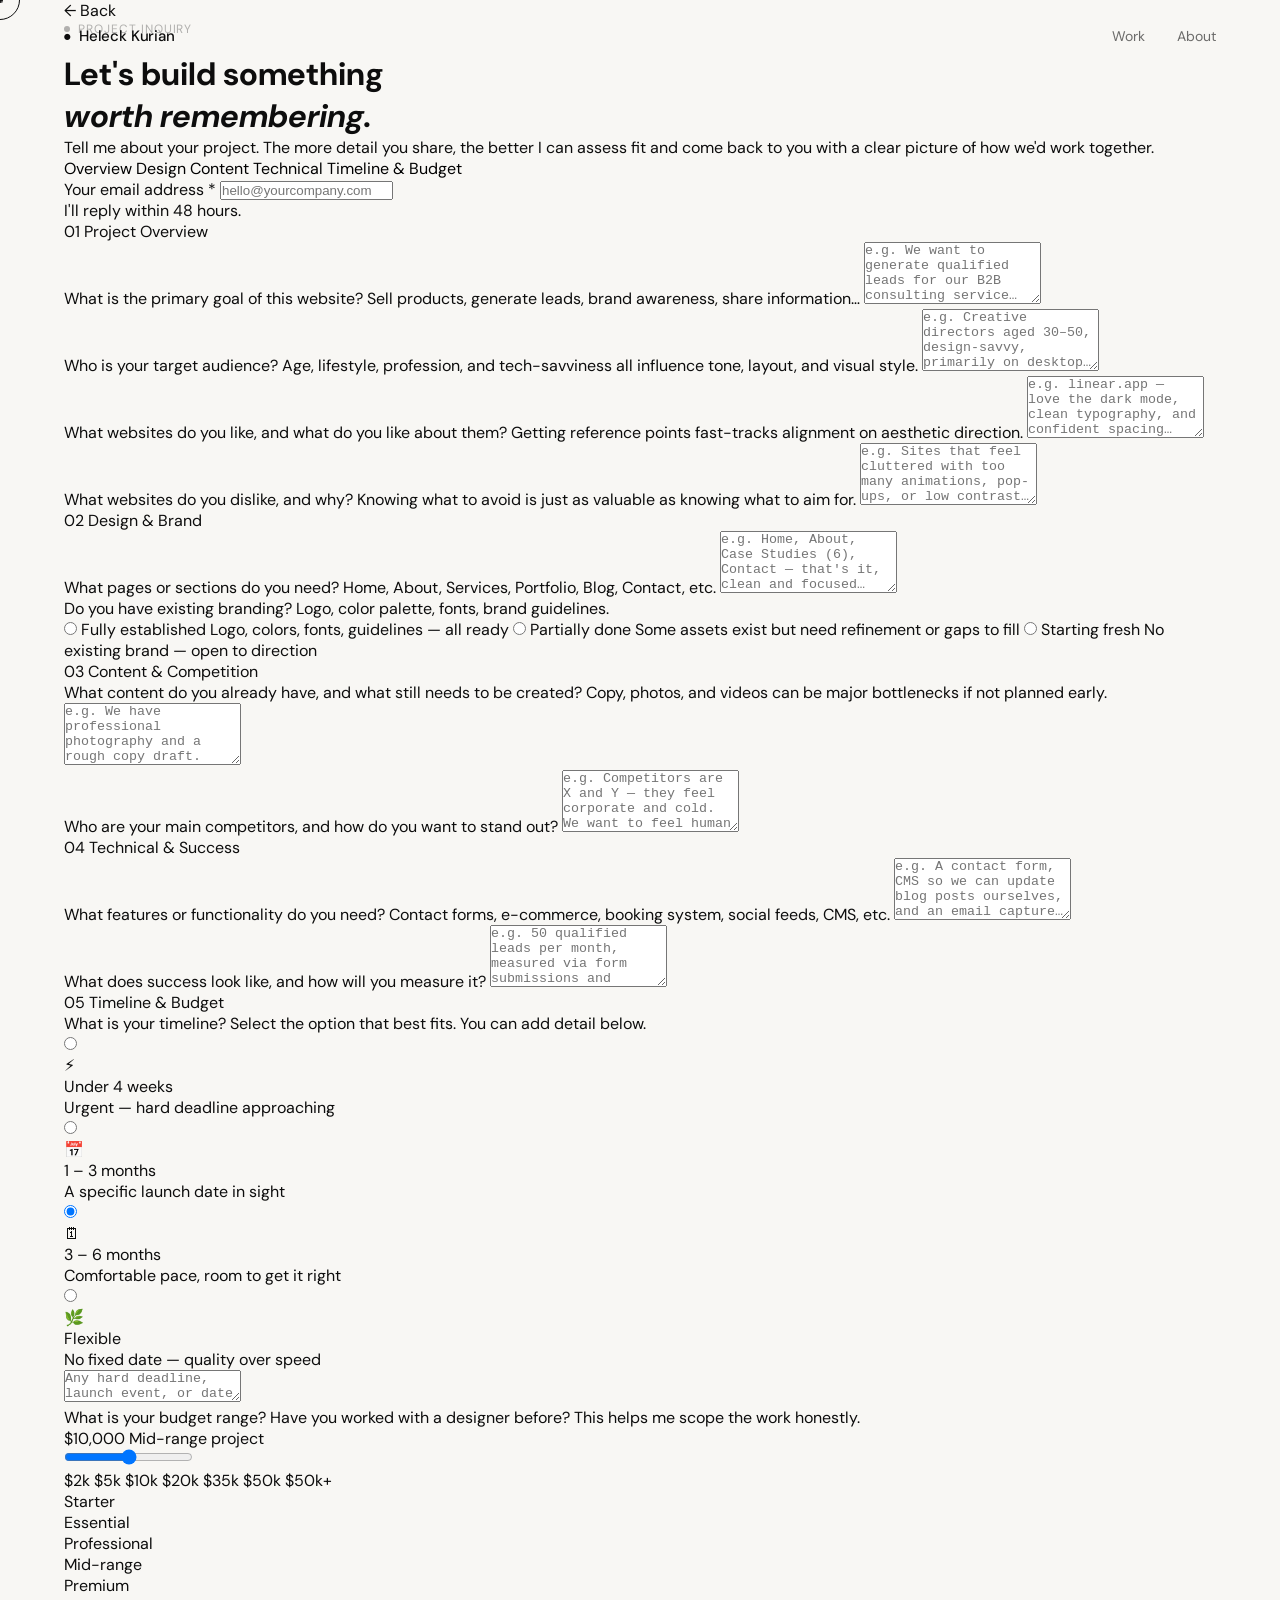
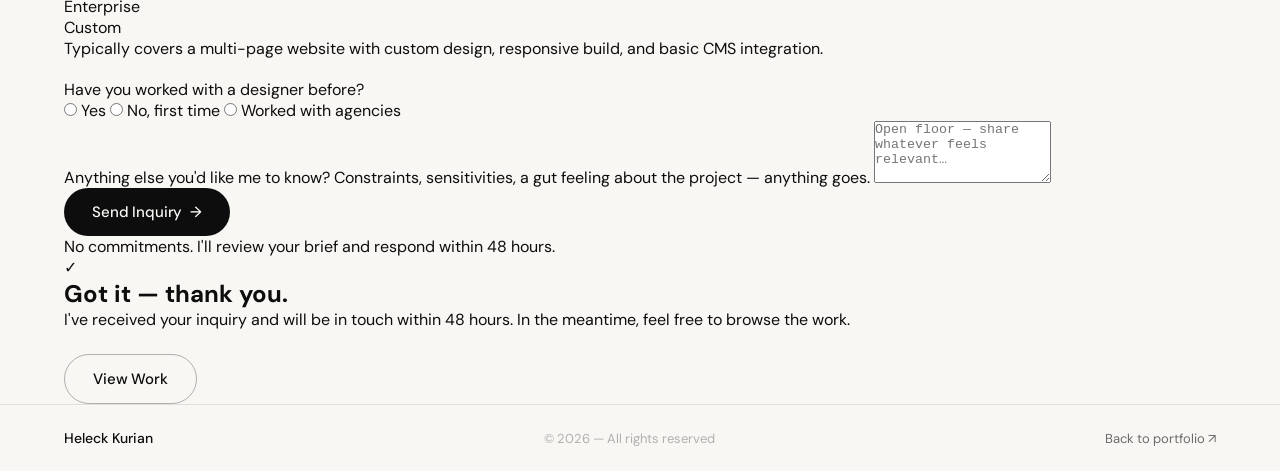
==== inquiry.html @ cf808a8e "Create inquiry.html" ====
<!DOCTYPE html>
<html lang="en">
<head>
  <meta charset="UTF-8" />
  <meta name="viewport" content="width=device-width, initial-scale=1.0" />
  <meta name="description" content="Start a project — tell me about your vision." />
  <title>Start a Project — Heleck Kurian</title>
  <link rel="preconnect" href="https://fonts.googleapis.com" />
  <link rel="preconnect" href="https://fonts.gstatic.com" crossorigin />
  <link href="https://fonts.googleapis.com/css2?family=DM+Sans:ital,opsz,wght@0,9..40,300;0,9..40,400;0,9..40,500;1,9..40,300&family=DM+Serif+Display:ital@0;1&display=swap" rel="stylesheet" />
  <link rel="stylesheet" href="css/style.css" />
  <link rel="stylesheet" href="css/inquiry.css" />
</head>
<body class="inquiry-page">

  <!-- Custom Cursor -->
  <div class="cursor" id="cursor"></div>
  <div class="cursor-dot" id="cursorDot"></div>

  <!-- Nav -->
  <nav class="nav scrolled" id="nav">
    <a href="index.html" class="nav-logo" aria-label="Home">
      <span class="logo-mark">●</span>
      <span class="logo-name">Heleck Kurian</span>
    </a>
    <div class="nav-links">
      <a href="index.html#work" class="nav-link">Work</a>
      <a href="index.html#about" class="nav-link">About</a>
    </div>
    <button class="nav-menu-btn" id="menuBtn" aria-label="Menu" aria-expanded="false">
      <span></span><span></span>
    </button>
  </nav>

  <!-- Mobile Menu -->
  <div class="mobile-menu" id="mobileMenu" aria-hidden="true">
    <a href="index.html" class="mobile-link">Home</a>
    <a href="index.html#work" class="mobile-link">Work</a>
    <a href="index.html#about" class="mobile-link">About</a>
  </div>

  <!-- Page Header -->
  <header class="inq-header">
    <div class="container">
      <a href="index.html" class="inq-back reveal-up">← Back</a>
      <p class="section-eyebrow reveal-up delay-1"><span class="dot"></span> Project Inquiry</p>
      <h1 class="inq-title reveal-up delay-2">
        Let's build something<br><em>worth remembering.</em>
      </h1>
      <p class="inq-sub reveal-up delay-3">
        Tell me about your project. The more detail you share, the better I can assess fit and come back to you with a clear picture of how we'd work together.
      </p>
    </div>
  </header>

  <!-- Form -->
  <main class="inq-main">
    <div class="container inq-layout">

      <!-- Sticky progress sidebar -->
      <aside class="inq-progress" aria-label="Form progress">
        <div class="progress-track">
          <div class="progress-fill" id="progressFill"></div>
        </div>
        <nav class="progress-steps" aria-label="Sections">
          <button class="ps-item active" data-section="0">Overview</button>
          <button class="ps-item" data-section="1">Design</button>
          <button class="ps-item" data-section="2">Content</button>
          <button class="ps-item" data-section="3">Technical</button>
          <button class="ps-item" data-section="4">Timeline &amp; Budget</button>
        </nav>
      </aside>

      <!-- Form body -->
      <form class="inq-form" id="inquiryForm" novalidate>

        <!-- Email -->
        <div class="inq-email-wrap reveal-up">
          <label class="inq-label" for="email">
            Your email address <span class="req" aria-label="required">*</span>
          </label>
          <input
            class="inq-input inq-input-email"
            type="email"
            id="email"
            name="email"
            placeholder="hello@yourcompany.com"
            required
            autocomplete="email"
          />
          <p class="inq-helper">I'll reply within 48 hours.</p>
        </div>

        <!-- ── Section 0: Overview ── -->
        <section class="inq-section" data-section="0">
          <div class="inq-section-label">
            <span class="section-num">01</span>
            <span class="section-name">Project Overview</span>
          </div>

          <div class="inq-field reveal-up">
            <label class="inq-label" for="q1">
              What is the primary goal of this website?
              <span class="inq-hint">Sell products, generate leads, brand awareness, share information…</span>
            </label>
            <textarea class="inq-textarea" id="q1" name="goal" rows="4" placeholder="e.g. We want to generate qualified leads for our B2B consulting service…"></textarea>
          </div>

          <div class="inq-field reveal-up delay-1">
            <label class="inq-label" for="q2">
              Who is your target audience?
              <span class="inq-hint">Age, lifestyle, profession, and tech-savviness all influence tone, layout, and visual style.</span>
            </label>
            <textarea class="inq-textarea" id="q2" name="audience" rows="4" placeholder="e.g. Creative directors aged 30–50, design-savvy, primarily on desktop…"></textarea>
          </div>

          <div class="inq-field reveal-up delay-2">
            <label class="inq-label" for="q3">
              What websites do you like, and what do you like about them?
              <span class="inq-hint">Getting reference points fast-tracks alignment on aesthetic direction.</span>
            </label>
            <textarea class="inq-textarea" id="q3" name="likes" rows="4" placeholder="e.g. linear.app — love the dark mode, clean typography, and confident spacing…"></textarea>
          </div>

          <div class="inq-field reveal-up delay-3">
            <label class="inq-label" for="q4">
              What websites do you dislike, and why?
              <span class="inq-hint">Knowing what to avoid is just as valuable as knowing what to aim for.</span>
            </label>
            <textarea class="inq-textarea" id="q4" name="dislikes" rows="4" placeholder="e.g. Sites that feel cluttered with too many animations, pop-ups, or low contrast…"></textarea>
          </div>
        </section>

        <!-- ── Section 1: Design & Brand ── -->
        <section class="inq-section" data-section="1">
          <div class="inq-section-label">
            <span class="section-num">02</span>
            <span class="section-name">Design &amp; Brand</span>
          </div>

          <div class="inq-field reveal-up">
            <label class="inq-label" for="q5">
              What pages or sections do you need?
              <span class="inq-hint">Home, About, Services, Portfolio, Blog, Contact, etc.</span>
            </label>
            <textarea class="inq-textarea" id="q5" name="pages" rows="4" placeholder="e.g. Home, About, Case Studies (6), Contact — that's it, clean and focused…"></textarea>
          </div>

          <div class="inq-field reveal-up delay-1">
            <label class="inq-label">
              Do you have existing branding?
              <span class="inq-hint">Logo, color palette, fonts, brand guidelines.</span>
            </label>
            <div class="inq-radio-group" role="radiogroup" aria-label="Existing branding">
              <label class="inq-radio">
                <input type="radio" name="branding" value="full" />
                <span class="radio-box">
                  <span class="radio-title">Fully established</span>
                  <span class="radio-desc">Logo, colors, fonts, guidelines — all ready</span>
                </span>
              </label>
              <label class="inq-radio">
                <input type="radio" name="branding" value="partial" />
                <span class="radio-box">
                  <span class="radio-title">Partially done</span>
                  <span class="radio-desc">Some assets exist but need refinement or gaps to fill</span>
                </span>
              </label>
              <label class="inq-radio">
                <input type="radio" name="branding" value="none" />
                <span class="radio-box">
                  <span class="radio-title">Starting fresh</span>
                  <span class="radio-desc">No existing brand — open to direction</span>
                </span>
              </label>
            </div>
          </div>
        </section>

        <!-- ── Section 2: Content & Competition ── -->
        <section class="inq-section" data-section="2">
          <div class="inq-section-label">
            <span class="section-num">03</span>
            <span class="section-name">Content &amp; Competition</span>
          </div>

          <div class="inq-field reveal-up">
            <label class="inq-label" for="q7">
              What content do you already have, and what still needs to be created?
              <span class="inq-hint">Copy, photos, and videos can be major bottlenecks if not planned early.</span>
            </label>
            <textarea class="inq-textarea" id="q7" name="content" rows="4" placeholder="e.g. We have professional photography and a rough copy draft. Need help with final copy and video…"></textarea>
          </div>

          <div class="inq-field reveal-up delay-1">
            <label class="inq-label" for="q8">
              Who are your main competitors, and how do you want to stand out?
            </label>
            <textarea class="inq-textarea" id="q8" name="competitors" rows="4" placeholder="e.g. Competitors are X and Y — they feel corporate and cold. We want to feel human and premium…"></textarea>
          </div>
        </section>

        <!-- ── Section 3: Technical ── -->
        <section class="inq-section" data-section="3">
          <div class="inq-section-label">
            <span class="section-num">04</span>
            <span class="section-name">Technical &amp; Success</span>
          </div>

          <div class="inq-field reveal-up">
            <label class="inq-label" for="q9">
              What features or functionality do you need?
              <span class="inq-hint">Contact forms, e-commerce, booking system, social feeds, CMS, etc.</span>
            </label>
            <textarea class="inq-textarea" id="q9" name="features" rows="4" placeholder="e.g. A contact form, CMS so we can update blog posts ourselves, and an email capture…"></textarea>
          </div>

          <div class="inq-field reveal-up delay-1">
            <label class="inq-label" for="q10">
              What does success look like, and how will you measure it?
            </label>
            <textarea class="inq-textarea" id="q10" name="success" rows="4" placeholder="e.g. 50 qualified leads per month, measured via form submissions and Google Analytics…"></textarea>
          </div>
        </section>

        <!-- ── Section 4: Timeline & Budget (interactive) ── -->
        <section class="inq-section" data-section="4">
          <div class="inq-section-label">
            <span class="section-num">05</span>
            <span class="section-name">Timeline &amp; Budget</span>
          </div>

          <!-- Timeline Picker -->
          <div class="inq-field reveal-up">
            <label class="inq-label">
              What is your timeline?
              <span class="inq-hint">Select the option that best fits. You can add detail below.</span>
            </label>

            <div class="timeline-picker" role="radiogroup" aria-label="Project timeline">
              <label class="tl-option" data-value="urgent">
                <input type="radio" name="timeline" value="urgent" />
                <div class="tl-card">
                  <div class="tl-icon">⚡</div>
                  <div class="tl-label">Under 4 weeks</div>
                  <div class="tl-desc">Urgent — hard deadline approaching</div>
                  <div class="tl-bar"><div class="tl-bar-fill" style="width:20%"></div></div>
                </div>
              </label>
              <label class="tl-option" data-value="1-3m">
                <input type="radio" name="timeline" value="1-3m" />
                <div class="tl-card">
                  <div class="tl-icon">📅</div>
                  <div class="tl-label">1 – 3 months</div>
                  <div class="tl-desc">A specific launch date in sight</div>
                  <div class="tl-bar"><div class="tl-bar-fill" style="width:45%"></div></div>
                </div>
              </label>
              <label class="tl-option" data-value="3-6m">
                <input type="radio" name="timeline" value="3-6m" checked />
                <div class="tl-card">
                  <div class="tl-icon">🗓</div>
                  <div class="tl-label">3 – 6 months</div>
                  <div class="tl-desc">Comfortable pace, room to get it right</div>
                  <div class="tl-bar"><div class="tl-bar-fill" style="width:70%"></div></div>
                </div>
              </label>
              <label class="tl-option" data-value="flexible">
                <input type="radio" name="timeline" value="flexible" />
                <div class="tl-card">
                  <div class="tl-icon">🌿</div>
                  <div class="tl-label">Flexible</div>
                  <div class="tl-desc">No fixed date — quality over speed</div>
                  <div class="tl-bar"><div class="tl-bar-fill" style="width:100%"></div></div>
                </div>
              </label>
            </div>

            <textarea class="inq-textarea inq-textarea-sm" name="timeline_notes" rows="2" placeholder="Any hard deadline, launch event, or date you cannot miss?"></textarea>
          </div>

          <!-- Budget Slider -->
          <div class="inq-field reveal-up delay-1">
            <label class="inq-label" for="budgetRange">
              What is your budget range?
              <span class="inq-hint">Have you worked with a designer before? This helps me scope the work honestly.</span>
            </label>

            <div class="budget-widget">
              <div class="budget-display">
                <span class="budget-amount" id="budgetAmount">$10,000</span>
                <span class="budget-label" id="budgetLabel">Mid-range project</span>
              </div>
              <div class="budget-track-wrap">
                <input
                  type="range"
                  class="budget-range"
                  id="budgetRange"
                  name="budget"
                  min="0"
                  max="6"
                  step="1"
                  value="3"
                  aria-label="Budget range"
                />
                <div class="budget-markers">
                  <span>$2k</span>
                  <span>$5k</span>
                  <span>$10k</span>
                  <span>$20k</span>
                  <span>$35k</span>
                  <span>$50k</span>
                  <span>$50k+</span>
                </div>
              </div>
              <div class="budget-tiers">
                <div class="budget-tier" data-tier="0">
                  <div class="tier-dot"></div>
                  <span>Starter</span>
                </div>
                <div class="budget-tier" data-tier="1">
                  <div class="tier-dot"></div>
                  <span>Essential</span>
                </div>
                <div class="budget-tier" data-tier="2">
                  <div class="tier-dot"></div>
                  <span>Professional</span>
                </div>
                <div class="budget-tier active" data-tier="3">
                  <div class="tier-dot"></div>
                  <span>Mid-range</span>
                </div>
                <div class="budget-tier" data-tier="4">
                  <div class="tier-dot"></div>
                  <span>Premium</span>
                </div>
                <div class="budget-tier" data-tier="5">
                  <div class="tier-dot"></div>
                  <span>Enterprise</span>
                </div>
                <div class="budget-tier" data-tier="6">
                  <div class="tier-dot"></div>
                  <span>Custom</span>
                </div>
              </div>
              <div class="budget-scope" id="budgetScope">
                Typically covers a multi-page website with custom design, responsive build, and basic CMS integration.
              </div>
            </div>

            <div class="inq-field" style="margin-top:20px; margin-bottom:0">
              <label class="inq-label inq-label-sm" for="priorExp">
                Have you worked with a designer before?
              </label>
              <div class="inq-radio-group inq-radio-group-inline" role="radiogroup">
                <label class="inq-radio">
                  <input type="radio" name="prior_exp" value="yes" />
                  <span class="radio-box radio-box-sm">Yes</span>
                </label>
                <label class="inq-radio">
                  <input type="radio" name="prior_exp" value="no" />
                  <span class="radio-box radio-box-sm">No, first time</span>
                </label>
                <label class="inq-radio">
                  <input type="radio" name="prior_exp" value="agency" />
                  <span class="radio-box radio-box-sm">Worked with agencies</span>
                </label>
              </div>
            </div>
          </div>

          <!-- Anything else -->
          <div class="inq-field reveal-up delay-2">
            <label class="inq-label" for="qExtra">
              Anything else you'd like me to know?
              <span class="inq-hint">Constraints, sensitivities, a gut feeling about the project — anything goes.</span>
            </label>
            <textarea class="inq-textarea" id="qExtra" name="extra" rows="4" placeholder="Open floor — share whatever feels relevant…"></textarea>
          </div>
        </section>

        <!-- Submit -->
        <div class="inq-submit reveal-up">
          <button type="submit" class="btn btn-primary inq-submit-btn" id="submitBtn">
            <span class="submit-text">Send Inquiry</span>
            <span class="submit-arrow">→</span>
          </button>
          <p class="inq-privacy">No commitments. I'll review your brief and respond within 48 hours.</p>
        </div>

        <!-- Success state -->
        <div class="inq-success" id="successMsg" aria-live="polite" aria-hidden="true">
          <div class="success-icon">✓</div>
          <h2 class="success-title">Got it — thank you.</h2>
          <p class="success-body">I've received your inquiry and will be in touch within 48 hours. In the meantime, feel free to browse the work.</p>
          <a href="index.html#work" class="btn btn-ghost" style="margin-top:24px">View Work</a>
        </div>

      </form>
    </div>
  </main>

  <!-- Footer -->
  <footer class="footer">
    <div class="container footer-inner">
      <span class="footer-name">Heleck Kurian</span>
      <span class="footer-copy">© 2026 — All rights reserved</span>
      <a href="index.html" class="footer-back">Back to portfolio ↗</a>
    </div>
  </footer>

  <script src="js/main.js"></script>
  <script src="js/inquiry.js"></script>
</body>
</html>
---- css/style.css ----
/* ============================================================
   PORTFOLIO — STYLE.CSS
   Minimal, editorial, premium. Light mode first.
   ============================================================ */

/* ---------- Reset & Base ---------- */
*, *::before, *::after { box-sizing: border-box; margin: 0; padding: 0; cursor: none !important; }

:root {
  --ink:       #0d0d0d;
  --ink-60:    #0d0d0d99;
  --ink-30:    #0d0d0d4d;
  --ink-10:    #0d0d0d1a;
  --paper:     #f8f7f4;
  --paper-alt: #f0ede8;
  --accent:    #0d0d0d;
  --radius-sm: 8px;
  --radius-md: 16px;
  --radius-lg: 24px;
  --radius-xl: 40px;
  --font-serif: 'DM Serif Display', Georgia, serif;
  --font-sans:  'DM Sans', system-ui, sans-serif;
  --ease-out:   cubic-bezier(0.16, 1, 0.3, 1);
  --ease-in:    cubic-bezier(0.7, 0, 0.84, 0);
  --ease-spring:cubic-bezier(0.34, 1.56, 0.64, 1);
  --nav-h:      72px;
  --container:  1320px;
}

html {
  scroll-behavior: smooth;
  -webkit-font-smoothing: antialiased;
  font-size: 16px;
}

body {
  font-family: var(--font-sans);
  background: var(--paper);
  color: var(--ink);
  overflow-x: hidden;
  cursor: none;
}

@media (pointer: coarse) { body { cursor: auto; } }

img { display: block; width: 100%; height: 100%; object-fit: cover; }
a { text-decoration: none; color: inherit; cursor: none; }
button { font: inherit; border: none; background: none; cursor: none; }

/* ---------- Custom Cursor ---------- */
.cursor, .cursor-dot {
  position: fixed;
  top: 0; left: 0;
  border-radius: 50%;
  pointer-events: none;
  z-index: 9999;
  transition: opacity 0.3s;
  will-change: transform;
}
.cursor {
  width: 40px; height: 40px;
  border: 1.5px solid var(--ink);
  transform: translate(-50%, -50%);
  transition: width 0.35s var(--ease-out),
              height 0.35s var(--ease-out),
              background 0.25s,
              border-color 0.25s;
}
.cursor-dot {
  width: 5px; height: 5px;
  background: var(--ink);
  transform: translate(-50%, -50%);
}
.cursor.hover {
  width: 64px; height: 64px;
  background: var(--ink);
  border-color: var(--ink);
}
.cursor.project-hover {
  width: 80px; height: 80px;
  background: var(--ink);
  border-color: var(--ink);
}
.cursor.text-label::after {
  content: attr(data-label);
  position: absolute;
  inset: 0;
  display: flex;
  align-items: center;
  justify-content: center;
  color: var(--paper);
  font-family: var(--font-sans);
  font-size: 10px;
  font-weight: 500;
  letter-spacing: 0.06em;
  text-transform: uppercase;
}
@media (pointer: coarse) { .cursor, .cursor-dot { display: none; } }

/* ---------- Container ---------- */
.container {
  width: 100%;
  max-width: var(--container);
  margin-inline: auto;
  padding-inline: clamp(20px, 5vw, 80px);
}

/* ---------- Nav ---------- */
.nav {
  position: fixed;
  top: 0; left: 0; right: 0;
  height: var(--nav-h);
  display: flex;
  align-items: center;
  justify-content: space-between;
  padding-inline: clamp(20px, 5vw, 64px);
  z-index: 1000;
  transition: background 0.4s, backdrop-filter 0.4s, box-shadow 0.4s;
}
.nav.scrolled {
  background: rgba(248,247,244,0.85);
  backdrop-filter: blur(16px);
  -webkit-backdrop-filter: blur(16px);
  box-shadow: 0 1px 0 var(--ink-10);
}
.nav-logo {
  display: flex;
  align-items: center;
  gap: 8px;
  font-weight: 500;
  font-size: 15px;
  letter-spacing: -0.01em;
}
.logo-mark {
  font-size: 8px;
  line-height: 1;
  animation: pulse 3s ease-in-out infinite;
}
@keyframes pulse { 0%,100%{opacity:1} 50%{opacity:0.3} }

.nav-links {
  display: flex;
  align-items: center;
  gap: 32px;
}
.nav-link {
  font-size: 14px;
  font-weight: 400;
  color: var(--ink-60);
  transition: color 0.2s;
  position: relative;
}
.nav-link::after {
  content: '';
  position: absolute;
  bottom: -2px; left: 0;
  width: 0; height: 1px;
  background: var(--ink);
  transition: width 0.3s var(--ease-out);
}
.nav-link:hover { color: var(--ink); }
.nav-link:hover::after { width: 100%; }
.nav-cta {
  color: var(--ink) !important;
  border: 1px solid var(--ink-30);
  padding: 8px 20px;
  border-radius: 100px;
  font-size: 14px;
  transition: background 0.2s, color 0.2s, border-color 0.2s !important;
}
.nav-cta:hover { background: var(--ink); color: var(--paper) !important; border-color: var(--ink); }
.nav-cta::after { display: none; }
.nav-menu-btn { display: none; flex-direction: column; gap: 5px; padding: 8px; }
.nav-menu-btn span { display: block; width: 22px; height: 1.5px; background: var(--ink); transition: transform 0.3s, opacity 0.3s; }
.nav-menu-btn.open span:first-child { transform: translateY(6.5px) rotate(45deg); }
.nav-menu-btn.open span:last-child  { transform: translateY(-6.5px) rotate(-45deg); }

/* Mobile Menu */
.mobile-menu {
  position: fixed;
  inset: 0;
  background: var(--paper);
  z-index: 999;
  display: flex;
  flex-direction: column;
  align-items: center;
  justify-content: center;
  gap: 48px;
  transform: translateY(-100%);
  transition: transform 0.6s var(--ease-out);
}
.mobile-menu.open { transform: translateY(0); }
.mobile-link {
  font-family: var(--font-serif);
  font-size: clamp(40px, 10vw, 72px);
  color: var(--ink);
  opacity: 0;
  transform: translateY(20px);
  transition: opacity 0.4s, transform 0.4s var(--ease-out);
}
.mobile-menu.open .mobile-link { opacity: 1; transform: none; }
.mobile-menu.open .mobile-link:nth-child(1) { transition-delay: 0.15s; }
.mobile-menu.open .mobile-link:nth-child(2) { transition-delay: 0.22s; }
.mobile-menu.open .mobile-link:nth-child(3) { transition-delay: 0.29s; }

/* ---------- Scroll Reveal ---------- */
.reveal-up, .reveal-scale {
  opacity: 0;
  transition: opacity 0.8s var(--ease-out), transform 0.8s var(--ease-out);
}
.reveal-up    { transform: translateY(40px); }
.reveal-scale { transform: scale(0.96) translateY(24px); }
.reveal-up.visible, .reveal-scale.visible {
  opacity: 1;
  transform: none;
}
.delay-1 { transition-delay: 0.1s; }
.delay-2 { transition-delay: 0.2s; }
.delay-3 { transition-delay: 0.3s; }
.delay-4 { transition-delay: 0.4s; }
.delay-5 { transition-delay: 0.5s; }
.delay-6 { transition-delay: 0.7s; }

/* ---------- Hero ---------- */
.hero {
  min-height: 100svh;
  display: flex;
  align-items: center;
  position: relative;
  padding-top: var(--nav-h);
  overflow: hidden;
}
.hero-bg-grid {
  position: absolute;
  inset: 0;
  background-image:
    linear-gradient(var(--ink-10) 1px, transparent 1px),
    linear-gradient(90deg, var(--ink-10) 1px, transparent 1px);
  background-size: 60px 60px;
  mask-image: radial-gradient(ellipse 80% 80% at 50% 50%, black 0%, transparent 70%);
  -webkit-mask-image: radial-gradient(ellipse 80% 80% at 50% 50%, black 0%, transparent 70%);
}
.hero-container {
  position: relative;
  z-index: 1;
  padding-top: clamp(60px, 10vh, 120px);
  padding-bottom: clamp(80px, 14vh, 160px);
}
.hero-eyebrow {
  display: flex;
  align-items: center;
  gap: 8px;
  font-size: 13px;
  letter-spacing: 0.06em;
  text-transform: uppercase;
  color: var(--ink-60);
  margin-bottom: 28px;
  font-weight: 400;
}
.dot {
  display: inline-block;
  width: 6px; height: 6px;
  border-radius: 50%;
  background: currentColor;
  flex-shrink: 0;
}
.hero-headline {
  font-family: var(--font-serif);
  font-size: clamp(52px, 8.5vw, 128px);
  line-height: 1.0;
  letter-spacing: -0.02em;
  margin-bottom: 32px;
  max-width: 14ch;
}
.hero-headline .line { display: block; }
.hero-headline .italic { font-style: italic; color: var(--ink-60); }
.hero-sub {
  font-size: clamp(16px, 1.4vw, 20px);
  color: var(--ink-60);
  max-width: 48ch;
  line-height: 1.6;
  margin-bottom: 48px;
  font-weight: 300;
}
.hero-actions {
  display: flex;
  gap: 16px;
  flex-wrap: wrap;
}
.btn {
  display: inline-flex;
  align-items: center;
  gap: 8px;
  font-size: 15px;
  font-weight: 500;
  padding: 14px 28px;
  border-radius: 100px;
  transition: background 0.25s, color 0.25s, transform 0.25s var(--ease-spring), box-shadow 0.25s;
  letter-spacing: -0.01em;
}
.btn:active { transform: scale(0.97); }
.btn-primary { background: var(--ink); color: var(--paper); }
.btn-primary:hover { background: #333; box-shadow: 0 8px 32px rgba(0,0,0,0.2); }
.btn-ghost {
  background: transparent;
  color: var(--ink);
  border: 1px solid var(--ink-30);
}
.btn-ghost:hover { border-color: var(--ink); box-shadow: 0 4px 16px rgba(0,0,0,0.08); }

.hero-scroll-hint {
  position: absolute;
  bottom: 40px;
  left: clamp(20px, 5vw, 80px);
  display: flex;
  flex-direction: column;
  align-items: flex-start;
  gap: 12px;
}
.hero-scroll-hint span {
  font-size: 10px;
  letter-spacing: 0.12em;
  text-transform: uppercase;
  color: var(--ink-30);
  writing-mode: vertical-rl;
}
.scroll-line {
  width: 1px;
  height: 48px;
  background: var(--ink-30);
  position: relative;
  overflow: hidden;
}
.scroll-line::after {
  content: '';
  position: absolute;
  top: -100%;
  width: 100%; height: 100%;
  background: var(--ink);
  animation: scrollLine 2s ease-in-out infinite;
}
@keyframes scrollLine { 0%{top:-100%} 100%{top:100%} }

.hero-stats {
  position: absolute;
  bottom: 40px;
  right: clamp(20px, 5vw, 80px);
  display: flex;
  align-items: center;
  gap: 24px;
}
.stat { text-align: right; }
.stat-num {
  display: block;
  font-family: var(--font-serif);
  font-size: clamp(22px, 3vw, 36px);
  line-height: 1;
  letter-spacing: -0.02em;
}
.stat-label {
  display: block;
  font-size: 11px;
  letter-spacing: 0.1em;
  text-transform: uppercase;
  color: var(--ink-30);
  margin-top: 4px;
}
.stat-divider {
  width: 1px; height: 36px;
  background: var(--ink-10);
}

/* ---------- Marquee ---------- */
.marquee-section {
  overflow: hidden;
  border-top: 1px solid var(--ink-10);
  border-bottom: 1px solid var(--ink-10);
  padding: 18px 0;
  background: var(--paper-alt);
}
.marquee-track {
  display: flex;
  align-items: center;
  gap: 24px;
  white-space: nowrap;
  animation: marquee 28s linear infinite;
  width: max-content;
}
.marquee-track:hover { animation-play-state: paused; }
.marquee-track span {
  font-size: 13px;
  font-weight: 400;
  letter-spacing: 0.06em;
  text-transform: uppercase;
  color: var(--ink-60);
}
.marquee-track .sep { color: var(--ink-30); }
@keyframes marquee { from{transform:translateX(0)} to{transform:translateX(-50%)} }

/* ---------- Section Headers ---------- */
.section-eyebrow {
  display: flex;
  align-items: center;
  gap: 8px;
  font-size: 12px;
  letter-spacing: 0.08em;
  text-transform: uppercase;
  color: var(--ink-30);
  font-weight: 400;
  margin-bottom: 16px;
}
.section-title {
  font-family: var(--font-serif);
  font-size: clamp(36px, 5vw, 72px);
  letter-spacing: -0.02em;
  line-height: 1.05;
}

/* ---------- Work ---------- */
.work {
  padding: clamp(80px, 10vw, 160px) 0;
}
.section-header { margin-bottom: clamp(48px, 6vw, 80px); }

/* Full-width project */
.project-full {
  margin-bottom: clamp(24px, 3vw, 40px);
}
.project-full .project-img-wrap {
  aspect-ratio: 16/8;
  border-radius: var(--radius-lg);
  overflow: hidden;
}

/* Grid */
.projects-grid {
  display: grid;
  grid-template-columns: repeat(3, 1fr);
  gap: clamp(16px, 2vw, 28px);
}
.project-half { grid-column: span 1; }
/* Make first two grid items span more */
.projects-grid .project-half:nth-child(1),
.projects-grid .project-half:nth-child(2) {
  /* let them be handled by layout below */
}

/* Override: first row is 2-column, second row is 3-column */
.projects-grid {
  grid-template-columns: 1fr 1fr;
  grid-template-rows: auto auto;
}
.project-half { grid-column: span 1; }
.project-third { grid-column: span 1; }

/* 3-col second row trick */
.projects-grid {
  grid-template-columns: repeat(6, 1fr);
}
.project-half  { grid-column: span 3; }
.project-third { grid-column: span 2; }

/* Project card shared */
.project {
  position: relative;
}
.project-link {
  display: block;
}
.project-img-wrap {
  position: relative;
  overflow: hidden;
  border-radius: var(--radius-md);
  aspect-ratio: 4/3;
  background: var(--paper-alt);
  margin-bottom: 20px;
}
.project-full .project-img-wrap { aspect-ratio: 16/8; border-radius: var(--radius-lg); }
.project-third .project-img-wrap { aspect-ratio: 1/1; }

.project-img-placeholder {
  width: 100%; height: 100%;
  background: hsl(var(--hue, 220), 18%, 88%);
  position: relative;
  overflow: hidden;
}
.project-img-placeholder::before {
  content: '';
  position: absolute;
  inset: 0;
  background: linear-gradient(135deg, hsla(var(--hue,220),30%,96%,0.8) 0%, transparent 60%);
}
.project-img-placeholder::after {
  content: '→ Add your image here';
  position: absolute;
  inset: 0;
  display: flex;
  align-items: center;
  justify-content: center;
  font-size: 11px;
  letter-spacing: 0.08em;
  text-transform: uppercase;
  color: hsl(var(--hue,220), 12%, 55%);
  font-family: var(--font-sans);
}

.project-img-overlay {
  position: absolute;
  inset: 0;
  background: linear-gradient(to top, rgba(13,13,13,0.5) 0%, transparent 50%);
  opacity: 0;
  transition: opacity 0.4s;
}
.project:hover .project-img-overlay { opacity: 1; }
.project:hover .project-img-wrap { border-radius: var(--radius-sm); }
.project-img-wrap { transition: border-radius 0.5s var(--ease-out); }

/* Zoom on hover */
.project-img-wrap img,
.project-img-placeholder {
  transition: transform 0.7s var(--ease-out);
}
.project:hover .project-img-placeholder { transform: scale(1.04); }

.project-meta {
  display: flex;
  align-items: center;
  justify-content: space-between;
  margin-bottom: 10px;
}
.project-tags { display: flex; gap: 8px; flex-wrap: wrap; }
.tag {
  font-size: 11px;
  letter-spacing: 0.06em;
  text-transform: uppercase;
  color: var(--ink-60);
  border: 1px solid var(--ink-10);
  padding: 4px 10px;
  border-radius: 100px;
  transition: border-color 0.2s, color 0.2s;
}
.project:hover .tag { border-color: var(--ink-30); color: var(--ink); }

.project-arrow {
  font-size: 18px;
  color: var(--ink-30);
  transition: transform 0.3s var(--ease-spring), color 0.3s;
  transform-origin: center;
}
.project:hover .project-arrow { transform: translate(4px, -4px); color: var(--ink); }

.project-title {
  font-family: var(--font-serif);
  font-size: clamp(20px, 2.2vw, 32px);
  letter-spacing: -0.02em;
  line-height: 1.15;
  margin-bottom: 10px;
  transition: color 0.2s;
}
.project-full .project-title { font-size: clamp(26px, 3vw, 48px); }
.project-desc {
  font-size: 14px;
  color: var(--ink-60);
  line-height: 1.6;
  font-weight: 300;
  max-width: 56ch;
}

/* ---------- About ---------- */
.about {
  padding: clamp(80px, 10vw, 160px) 0;
  background: var(--paper-alt);
}
.about-container {
  display: grid;
  grid-template-columns: 1fr 1fr;
  gap: clamp(48px, 8vw, 120px);
  align-items: center;
}
.about-headline {
  font-family: var(--font-serif);
  font-size: clamp(36px, 4.5vw, 64px);
  letter-spacing: -0.02em;
  line-height: 1.1;
  margin-bottom: 28px;
}
.about-body {
  font-size: clamp(15px, 1.2vw, 17px);
  color: var(--ink-60);
  line-height: 1.75;
  font-weight: 300;
  margin-bottom: 20px;
  max-width: 52ch;
}
.about-skills {
  display: flex;
  flex-wrap: wrap;
  gap: 8px;
  margin-top: 32px;
}
.skill-pill {
  font-size: 13px;
  font-weight: 500;
  padding: 7px 16px;
  border-radius: 100px;
  border: 1px solid var(--ink-10);
  color: var(--ink-60);
  background: var(--paper);
  transition: background 0.2s, color 0.2s, border-color 0.2s, transform 0.2s var(--ease-spring);
}
.skill-pill:hover { background: var(--ink); color: var(--paper); border-color: var(--ink); transform: translateY(-2px); }

.about-img-wrap {
  position: relative;
}
.about-img-placeholder {
  width: 100%;
  aspect-ratio: 4/5;
  border-radius: var(--radius-lg);
  background: hsl(220, 15%, 85%);
  position: relative;
  overflow: hidden;
}
.about-img-placeholder::after {
  content: '→ Add your photo here';
  position: absolute;
  inset: 0;
  display: flex;
  align-items: center;
  justify-content: center;
  font-size: 11px;
  letter-spacing: 0.08em;
  text-transform: uppercase;
  color: hsl(220, 10%, 55%);
}
.about-img-badge {
  position: absolute;
  bottom: -20px;
  right: -20px;
  width: 100px; height: 100px;
  border-radius: 50%;
  background: var(--ink);
  color: var(--paper);
  display: flex;
  align-items: center;
  justify-content: center;
  font-size: 12px;
  font-weight: 500;
  letter-spacing: 0.04em;
  text-align: center;
  animation: spin 20s linear infinite;
}
@keyframes spin { from{transform:rotate(0deg)} to{transform:rotate(360deg)} }

/* ---------- Services ---------- */
.services {
  padding: clamp(64px, 8vw, 120px) 0;
  border-top: 1px solid var(--ink-10);
}
.services-grid {
  display: grid;
  grid-template-columns: repeat(4, 1fr);
  gap: 1px;
  background: var(--ink-10);
  border: 1px solid var(--ink-10);
  border-radius: var(--radius-md);
  overflow: hidden;
}
.service {
  padding: clamp(28px, 4vw, 48px) clamp(24px, 3vw, 36px);
  background: var(--paper);
  transition: background 0.3s;
  position: relative;
}
.service:hover { background: var(--ink); }
.service:hover .service-num,
.service:hover .service-name,
.service:hover .service-desc { color: var(--paper); }
.service-num {
  display: block;
  font-size: 11px;
  letter-spacing: 0.1em;
  color: var(--ink-30);
  margin-bottom: 20px;
  transition: color 0.3s;
}
.service-name {
  font-family: var(--font-serif);
  font-size: clamp(18px, 1.8vw, 26px);
  letter-spacing: -0.01em;
  margin-bottom: 12px;
  transition: color 0.3s;
}
.service-desc {
  font-size: 13px;
  color: var(--ink-60);
  line-height: 1.65;
  font-weight: 300;
  transition: color 0.3s;
}

/* ---------- Contact ---------- */
.contact {
  padding: clamp(100px, 14vw, 200px) 0 clamp(80px, 10vw, 140px);
  position: relative;
  overflow: hidden;
}
.contact::before {
  content: '';
  position: absolute;
  top: 0; left: 50%; transform: translateX(-50%);
  width: 600px; height: 600px;
  border-radius: 50%;
  background: radial-gradient(circle, var(--paper-alt) 0%, transparent 70%);
  pointer-events: none;
}
.contact-container { position: relative; z-index: 1; }
.contact-top { margin-bottom: 24px; }
.contact-headline {
  font-family: var(--font-serif);
  font-size: clamp(36px, 5.5vw, 80px);
  letter-spacing: -0.02em;
  line-height: 1.05;
  margin-top: 8px;
}
.contact-email {
  display: inline-flex;
  align-items: center;
  gap: 16px;
  font-family: var(--font-serif);
  font-size: clamp(28px, 4.5vw, 64px);
  letter-spacing: -0.02em;
  border-bottom: 2px solid var(--ink-10);
  padding-bottom: 8px;
  margin-bottom: 40px;
  transition: border-color 0.3s, color 0.3s;
  position: relative;
  overflow: hidden;
}
.contact-email::before {
  content: '';
  position: absolute;
  bottom: -2px; left: 0;
  height: 2px;
  width: 0;
  background: var(--ink);
  transition: width 0.5s var(--ease-out);
}
.contact-email:hover::before { width: 100%; }
.email-arrow {
  font-size: 0.6em;
  transition: transform 0.3s var(--ease-spring);
}
.contact-email:hover .email-arrow { transform: translate(6px, -6px); }

.contact-links {
  display: flex;
  align-items: center;
  gap: 16px;
  flex-wrap: wrap;
}
.contact-social {
  font-size: 14px;
  color: var(--ink-60);
  transition: color 0.2s;
  position: relative;
}
.contact-social::after {
  content: '';
  position: absolute;
  bottom: -2px; left: 0;
  width: 0; height: 1px;
  background: var(--ink);
  transition: width 0.3s var(--ease-out);
}
.contact-social:hover { color: var(--ink); }
.contact-social:hover::after { width: 100%; }
.sep-dot { color: var(--ink-30); font-size: 12px; }

/* ---------- Footer ---------- */
.footer {
  border-top: 1px solid var(--ink-10);
  padding: 24px 0;
}
.footer-inner {
  display: flex;
  align-items: center;
  justify-content: space-between;
  flex-wrap: wrap;
  gap: 12px;
}
.footer-name { font-weight: 500; font-size: 14px; }
.footer-copy { font-size: 13px; color: var(--ink-30); }
.footer-back {
  font-size: 13px;
  color: var(--ink-60);
  transition: color 0.2s;
}
.footer-back:hover { color: var(--ink); }

/* ---------- Responsive ---------- */
@media (max-width: 1024px) {
  .services-grid { grid-template-columns: repeat(2, 1fr); }
  .projects-grid { grid-template-columns: repeat(2, 1fr); }
  .project-half  { grid-column: span 1; }
  .project-third { grid-column: span 1; }
}

@media (max-width: 768px) {
  .nav-links { display: none; }
  .nav-menu-btn { display: flex; }
  .hero-stats { display: none; }
  .hero-scroll-hint { display: none; }
  .about-container { grid-template-columns: 1fr; }
  .about-img-wrap { order: -1; }
  .about-img-badge { bottom: 12px; right: 12px; width: 80px; height: 80px; font-size: 10px; }
  .services-grid { grid-template-columns: 1fr; }
  .projects-grid { grid-template-columns: 1fr; }
  .project-full .project-img-wrap { aspect-ratio: 4/3; border-radius: var(--radius-md); }
}

@media (max-width: 480px) {
  .hero-headline { font-size: clamp(40px, 12vw, 72px); }
  .contact-email { font-size: clamp(22px, 7vw, 40px); }
}

/* ---------- Reduced Motion ---------- */
@media (prefers-reduced-motion: reduce) {
  *, *::before, *::after {
    animation-duration: 0.01ms !important;
    transition-duration: 0.01ms !important;
  }
  .reveal-up, .reveal-scale { opacity: 1; transform: none; }
}
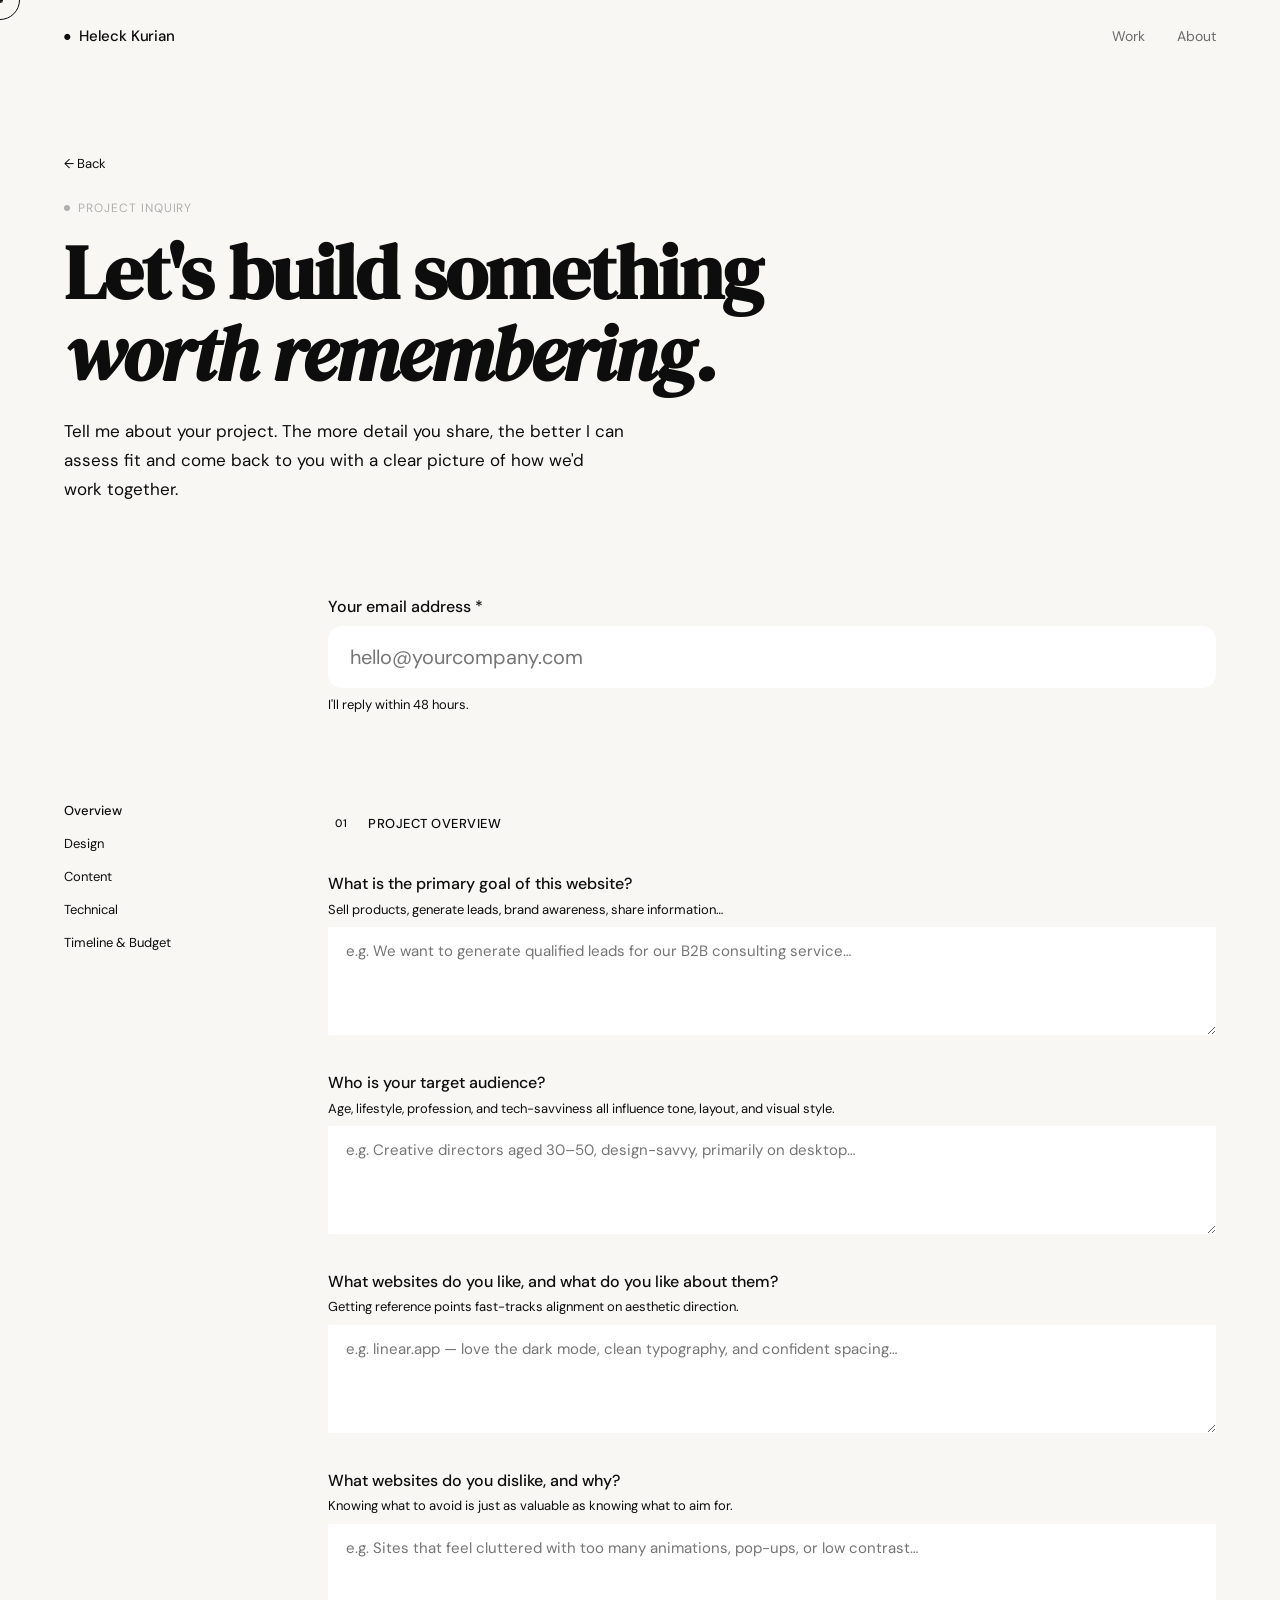
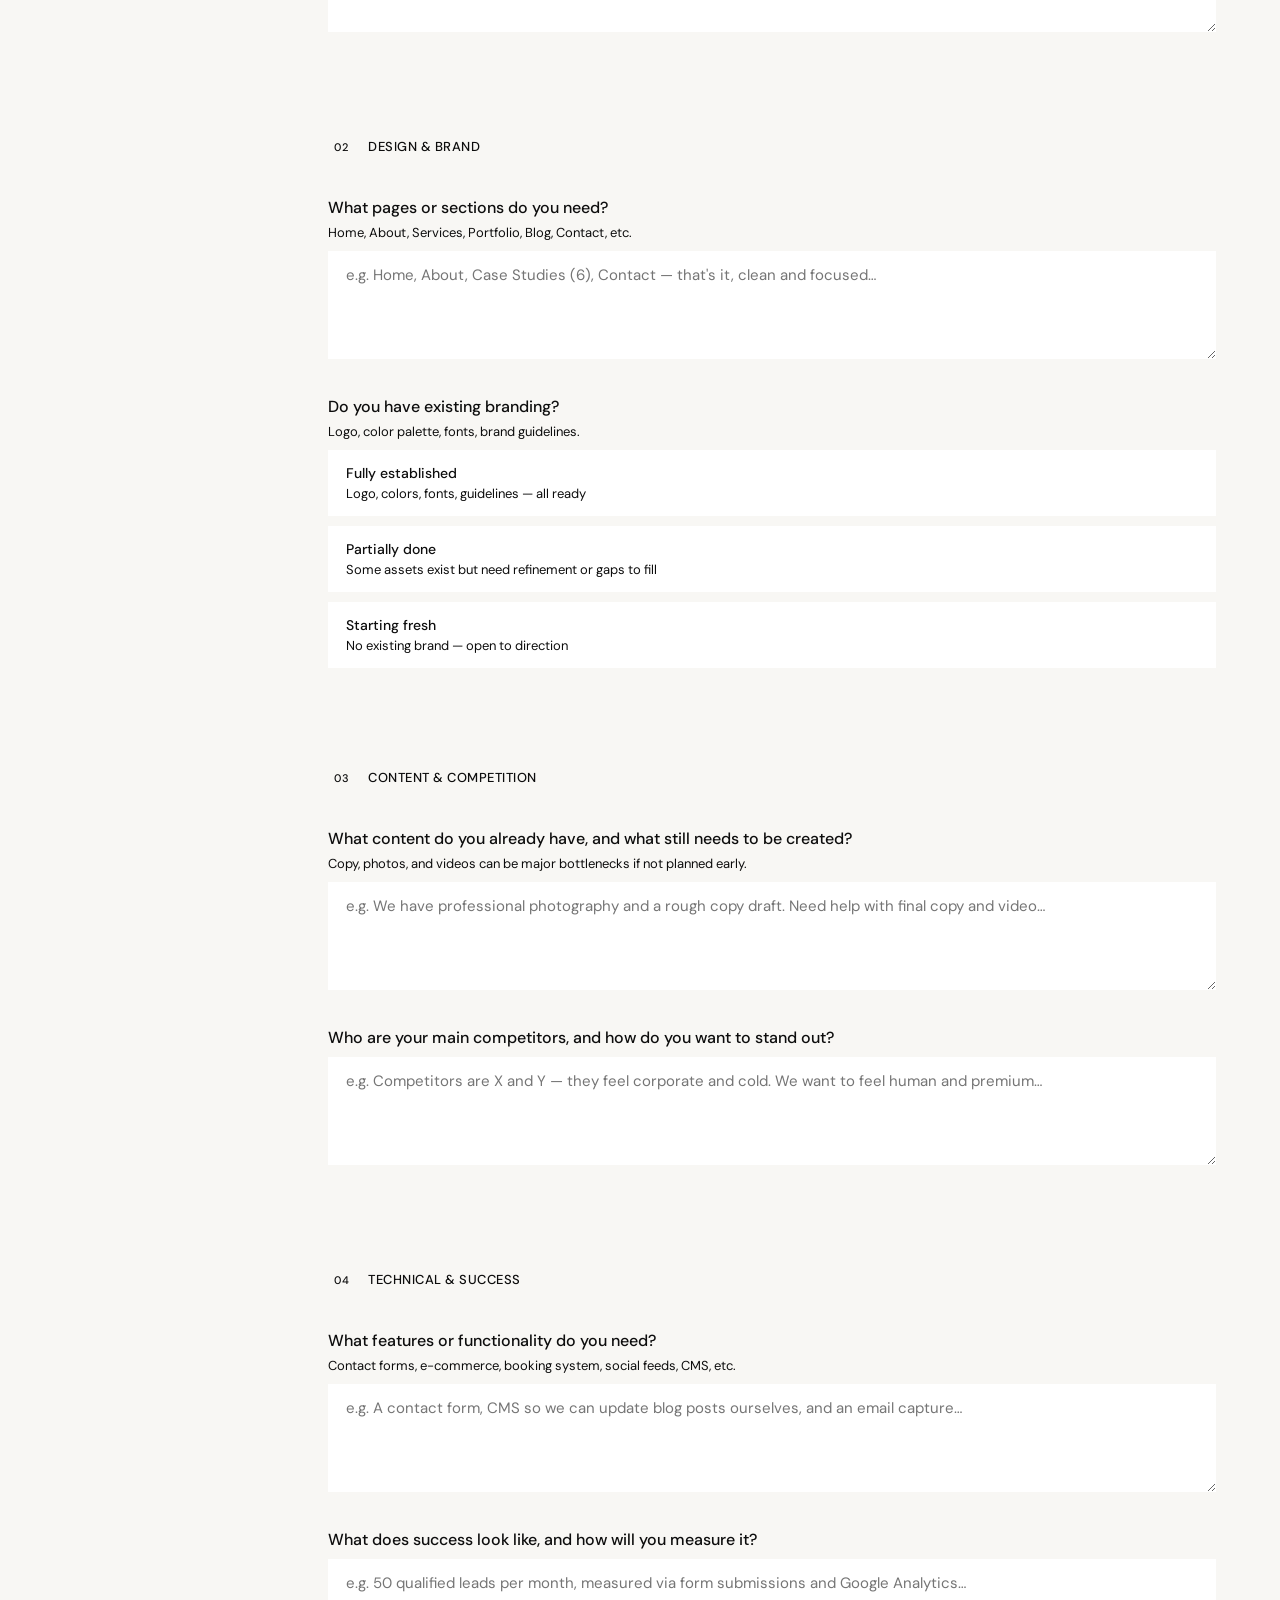
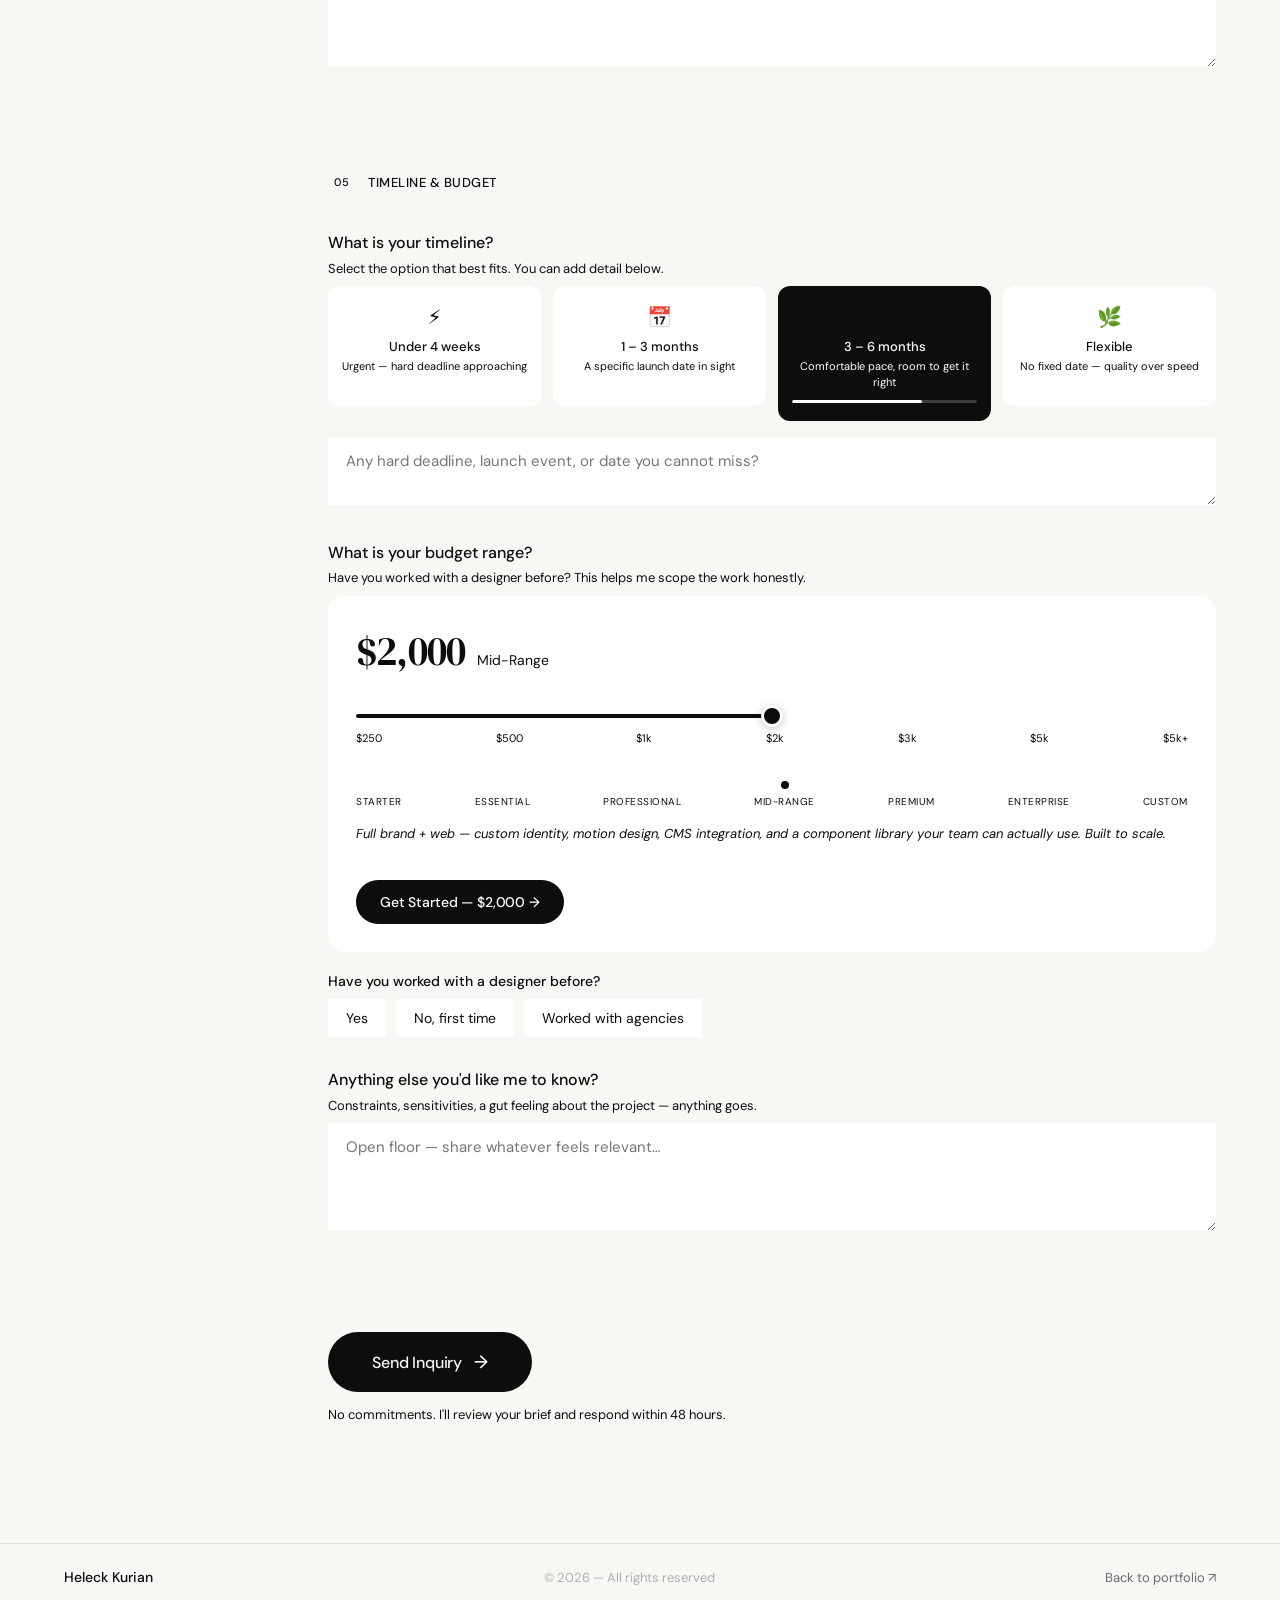
==== commit c6b6a719: "Update inquiry.html" ====
--- a/inquiry.html
+++ b/inquiry.html
@@ -304,13 +304,13 @@
                   aria-label="Budget range"
                 />
                 <div class="budget-markers">
+                  <span>$250</span>
+                  <span>$500</span>
+                  <span>$1k</span>
                   <span>$2k</span>
+                  <span>$3k</span>
                   <span>$5k</span>
-                  <span>$10k</span>
-                  <span>$20k</span>
-                  <span>$35k</span>
-                  <span>$50k</span>
-                  <span>$50k+</span>
+                  <span>$5k+</span>
                 </div>
               </div>
               <div class="budget-tiers">
--- a/css/inquiry.css
+++ b/css/inquiry.css
@@ -0,0 +1,288 @@
+/* ============================================================
+   INQUIRY.CSS — Project Inquiry Page Styles
+   ============================================================ */
+
+/* Page layout */
+.inq-header {
+  padding: calc(var(--nav-h) + 80px) 0 60px;
+}
+.inq-back {
+  display: inline-flex; align-items: center; gap: 6px;
+  font-size: 13px; color: var(--ink-2); text-decoration: none;
+  margin-bottom: 28px; transition: color 0.2s;
+}
+.inq-back:hover { color: var(--ink); }
+.inq-title {
+  font-family: 'DM Serif Display', serif;
+  font-size: clamp(2.8rem, 6vw, 5rem);
+  line-height: 1.05; letter-spacing: -0.02em;
+  margin: 16px 0 24px;
+}
+.inq-title em { font-style: italic; }
+.inq-sub {
+  font-size: 17px; color: var(--ink-2);
+  line-height: 1.7; max-width: 560px;
+}
+
+/* Layout: sidebar + form */
+.inq-main { padding-bottom: 120px; }
+.inq-layout {
+  display: grid;
+  grid-template-columns: 200px 1fr;
+  gap: 64px;
+  align-items: start;
+}
+@media (max-width: 768px) {
+  .inq-layout { grid-template-columns: 1fr; gap: 0; }
+}
+
+/* Sticky sidebar */
+.inq-progress {
+  position: sticky; top: calc(var(--nav-h) + 32px);
+  padding-top: 8px;
+}
+.progress-track {
+  width: 2px; height: 200px;
+  background: var(--border); border-radius: 2px;
+  margin-bottom: 24px; position: relative; overflow: hidden;
+}
+.progress-fill {
+  position: absolute; top: 0; left: 0; right: 0;
+  background: var(--ink); border-radius: 2px;
+  height: 0%; transition: height 0.4s ease;
+}
+.progress-steps {
+  display: flex; flex-direction: column; gap: 4px;
+}
+.ps-item {
+  background: none; border: none; padding: 6px 0;
+  font-family: 'DM Sans', sans-serif;
+  font-size: 13px; color: var(--ink-3);
+  text-align: left; transition: color 0.2s;
+}
+.ps-item:hover, .ps-item.active { color: var(--ink); font-weight: 500; }
+@media (max-width: 768px) {
+  .inq-progress { display: none; }
+}
+
+/* Email wrap */
+.inq-email-wrap {
+  padding: 32px 0 40px;
+  border-bottom: 1px solid var(--border);
+  margin-bottom: 8px;
+}
+.inq-input-email {
+  font-size: 20px !important;
+  padding: 18px 22px !important;
+  border-radius: 14px !important;
+  border-width: 2px !important;
+}
+.inq-helper {
+  font-size: 13px; color: var(--ink-3); margin-top: 8px;
+}
+
+/* Sections */
+.inq-section {
+  padding: 48px 0;
+  border-bottom: 1px solid var(--border);
+}
+.inq-section-label {
+  display: flex; align-items: center; gap: 12px;
+  margin-bottom: 36px;
+}
+.section-num {
+  font-size: 11px; font-weight: 500; letter-spacing: 0.1em;
+  text-transform: uppercase; color: var(--ink-3);
+  width: 28px; height: 28px; border-radius: 50%;
+  border: 1px solid var(--border);
+  display: flex; align-items: center; justify-content: center;
+}
+.section-name {
+  font-size: 13px; font-weight: 500; letter-spacing: 0.04em;
+  text-transform: uppercase; color: var(--ink-2);
+}
+
+/* Fields */
+.inq-field { margin-bottom: 32px; }
+.inq-field:last-child { margin-bottom: 0; }
+.inq-label {
+  display: block; font-size: 16px; font-weight: 500;
+  color: var(--ink); margin-bottom: 8px; line-height: 1.4;
+}
+.inq-label-sm { font-size: 14px; }
+.inq-hint {
+  display: block; font-size: 13px; color: var(--ink-3);
+  font-weight: 400; margin-top: 4px; line-height: 1.5;
+}
+.inq-input, .inq-textarea {
+  width: 100%; background: white;
+  border: 1.5px solid var(--border); border-radius: var(--radius);
+  padding: 14px 18px; font-family: 'DM Sans', sans-serif;
+  font-size: 15px; color: var(--ink); outline: none;
+  transition: border-color 0.2s, box-shadow 0.2s;
+}
+.inq-textarea { resize: vertical; }
+.inq-textarea-sm { min-height: 60px; }
+.inq-input:focus, .inq-textarea:focus {
+  border-color: var(--ink);
+  box-shadow: 0 0 0 3px rgba(13,13,13,0.06);
+}
+
+/* Radio cards */
+.inq-radio-group {
+  display: flex; flex-direction: column; gap: 10px;
+}
+.inq-radio-group-inline { flex-direction: row; flex-wrap: wrap; }
+.inq-radio { display: block; }
+.inq-radio input[type="radio"] { position: absolute; opacity: 0; }
+.radio-box {
+  display: flex; flex-direction: column; gap: 3px;
+  padding: 14px 18px; border-radius: var(--radius);
+  border: 1.5px solid var(--border); background: white;
+  transition: border-color 0.2s, background 0.2s;
+}
+.radio-box-sm {
+  flex-direction: row; padding: 10px 18px; font-size: 14px;
+}
+.inq-radio input:checked + .radio-box {
+  border-color: var(--ink); background: var(--ink);
+}
+.radio-title { font-size: 14px; font-weight: 500; color: var(--ink); }
+.radio-desc { font-size: 13px; color: var(--ink-3); }
+.inq-radio input:checked + .radio-box .radio-title,
+.inq-radio input:checked + .radio-box .radio-desc { color: white; }
+.inq-radio input:checked + .radio-box-sm { color: white; }
+
+/* Timeline picker */
+.timeline-picker {
+  display: grid;
+  grid-template-columns: repeat(4, 1fr);
+  gap: 12px; margin-bottom: 16px;
+}
+@media (max-width: 600px) {
+  .timeline-picker { grid-template-columns: repeat(2, 1fr); }
+}
+.tl-option input { position: absolute; opacity: 0; }
+.tl-card {
+  padding: 18px 14px; border-radius: 12px;
+  border: 1.5px solid var(--border); background: white;
+  text-align: center; transition: all 0.2s;
+}
+.tl-icon { font-size: 20px; margin-bottom: 8px; }
+.tl-label { font-size: 13px; font-weight: 500; color: var(--ink); margin-bottom: 4px; }
+.tl-desc { font-size: 11px; color: var(--ink-3); line-height: 1.4; margin-bottom: 10px; }
+.tl-bar {
+  height: 3px; background: var(--border); border-radius: 2px; overflow: hidden;
+}
+.tl-bar-fill { height: 100%; background: var(--ink-3); border-radius: 2px; }
+.tl-option input:checked + .tl-card {
+  border-color: var(--ink); background: var(--ink);
+}
+.tl-option input:checked + .tl-card .tl-label,
+.tl-option input:checked + .tl-card .tl-desc { color: white; }
+.tl-option input:checked + .tl-card .tl-bar { background: rgba(255,255,255,0.2); }
+.tl-option input:checked + .tl-card .tl-bar-fill { background: white; }
+
+/* Budget widget */
+.budget-widget {
+  background: white; border: 1.5px solid var(--border);
+  border-radius: 16px; padding: 28px; margin-bottom: 4px;
+}
+.budget-display {
+  display: flex; align-items: baseline; gap: 12px; margin-bottom: 24px;
+}
+.budget-amount {
+  font-family: 'DM Serif Display', serif;
+  font-size: 2.5rem; letter-spacing: -0.02em; color: var(--ink);
+}
+.budget-label { font-size: 14px; color: var(--ink-2); }
+.budget-track-wrap { margin-bottom: 8px; }
+.budget-range {
+  -webkit-appearance: none; appearance: none;
+  width: 100%; height: 4px; border-radius: 2px;
+  background: var(--border); outline: none; border: none;
+  padding: 0;
+  background-image: linear-gradient(var(--ink), var(--ink));
+  background-size: 50% 100%; background-repeat: no-repeat;
+  transition: background-size 0.1s;
+}
+.budget-range::-webkit-slider-thumb {
+  -webkit-appearance: none; appearance: none;
+  width: 22px; height: 22px; border-radius: 50%;
+  background: var(--ink); border: 3px solid white;
+  box-shadow: 0 2px 8px rgba(0,0,0,0.2);
+  cursor: none;
+}
+.budget-markers {
+  display: flex; justify-content: space-between;
+  font-size: 11px; color: var(--ink-3); margin-top: 8px;
+}
+.budget-tiers {
+  display: flex; justify-content: space-between;
+  margin-top: 20px; padding-top: 16px; border-top: 1px solid var(--border);
+}
+.budget-tier {
+  display: flex; flex-direction: column; align-items: center; gap: 6px;
+  font-size: 10px; color: var(--ink-3); text-transform: uppercase;
+  letter-spacing: 0.05em; transition: color 0.2s;
+}
+.tier-dot {
+  width: 8px; height: 8px; border-radius: 50%;
+  background: var(--border); transition: background 0.2s;
+}
+.budget-tier.active { color: var(--ink); }
+.budget-tier.active .tier-dot { background: var(--ink); }
+.budget-scope {
+  margin-top: 16px; font-size: 13px; color: var(--ink-2);
+  line-height: 1.6; font-style: italic;
+  min-height: 40px; transition: opacity 0.2s;
+}
+
+/* Submit */
+.inq-submit {
+  padding: 48px 0 0;
+}
+.inq-submit-btn {
+  display: inline-flex; align-items: center; gap: 12px;
+  font-size: 16px; padding: 18px 44px; border-radius: 100px;
+}
+.submit-arrow { font-size: 18px; transition: transform 0.2s; }
+.inq-submit-btn:hover .submit-arrow { transform: translateX(4px); }
+.inq-privacy {
+  margin-top: 14px; font-size: 13px; color: var(--ink-3);
+}
+
+/* Success */
+.inq-success {
+  display: none; text-align: center;
+  padding: 80px 0; max-width: 480px;
+}
+.inq-success.show { display: block; }
+.success-icon {
+  width: 56px; height: 56px; border-radius: 50%;
+  background: var(--ink); color: white;
+  display: flex; align-items: center; justify-content: center;
+  font-size: 22px; margin: 0 auto 20px;
+}
+.success-title {
+  font-family: 'DM Serif Display', serif;
+  font-size: 2rem; margin-bottom: 12px;
+}
+.success-body { font-size: 15px; color: var(--ink-2); line-height: 1.7; }
+.req { color: var(--ink-2); }
+
+/* Checkout button inside budget widget */
+.checkout-btn {
+  display: none; margin-top: 16px;
+  background: var(--ink); color: white;
+  padding: 13px 24px; border-radius: 100px;
+  font-family: 'DM Sans', sans-serif;
+  font-size: 14px; font-weight: 500;
+  text-decoration: none; letter-spacing: -0.01em;
+  transition: transform 0.2s, box-shadow 0.2s;
+}
+.checkout-btn:hover {
+  transform: translateY(-2px);
+  box-shadow: 0 8px 20px rgba(13,13,13,0.2);
+  color: white;
+}
